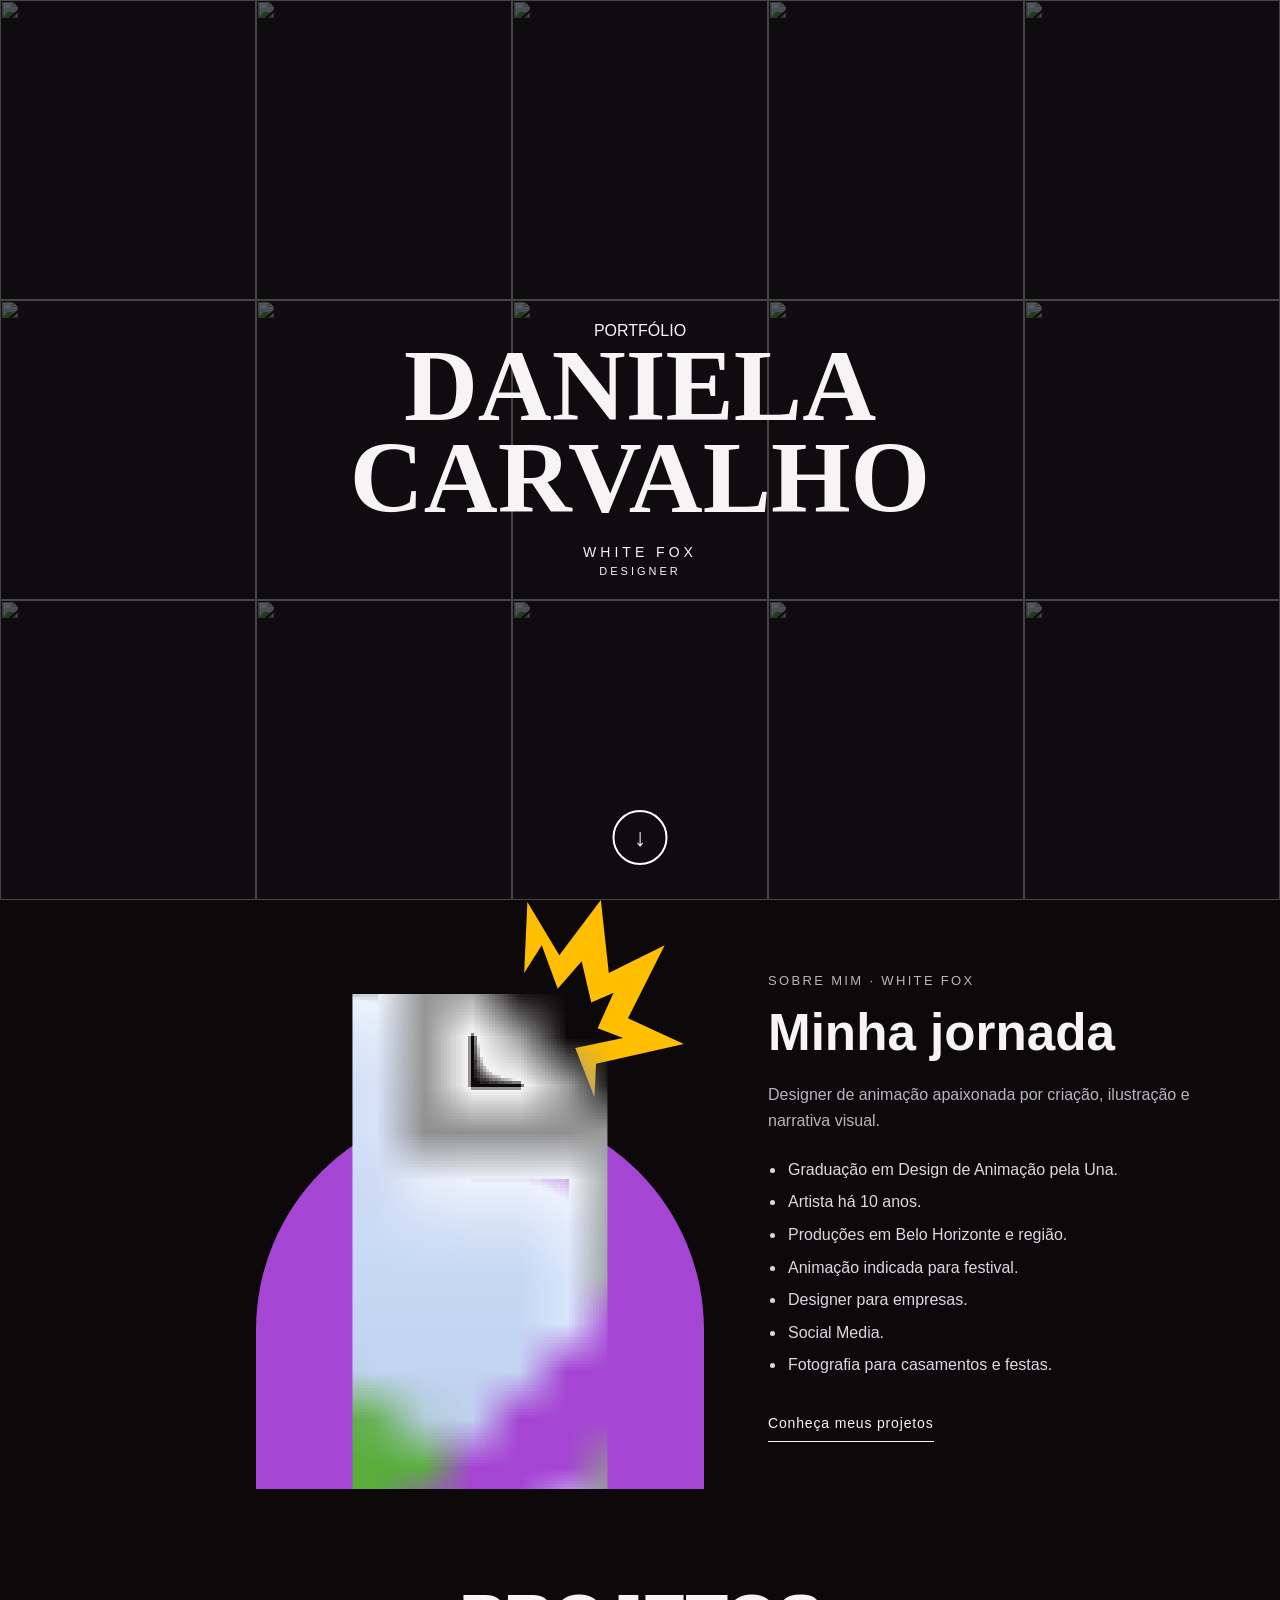
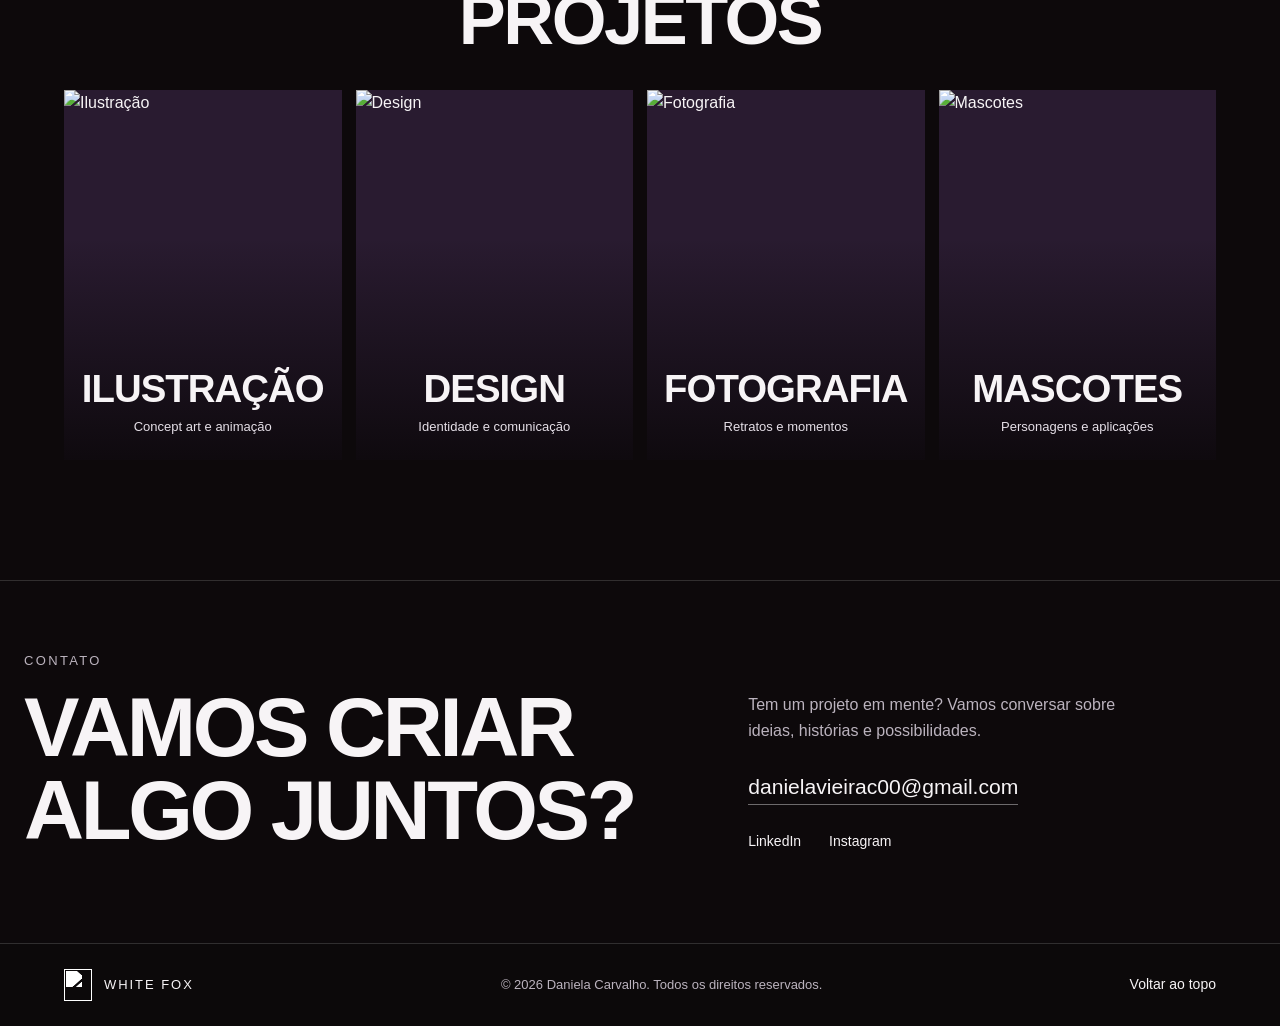
==== index.html @ 8c978ec8 "Add files via upload" ====
<!doctype html>
<html lang="pt-BR">
    <!-- CONFIGURAÇÕES DA PÁGINA -->
    <head>
        <meta charset="UTF-8" />
        <meta name="viewport" content="width=device-width, initial-scale=1" />
        <meta
            name="description"
            content="Portfólio de Daniela Carvalho — White Fox. Ilustração, design, animação, fotografia e criação de mascotes."
        />
        <meta name="theme-color" content="#0d090b" />
        <title>Portfólio | Daniela Carvalho — White Fox</title>
        <meta property="og:title" content="Portfólio | Daniela Carvalho" />
        <meta
            property="og:description"
            content="Portfólio de Daniela Carvalho — White Fox. Ilustração, design, animação, fotografia e criação de mascotes."
        />
        <meta property="og:type" content="website" />
        <meta property="og:image" content="assets/img/obra-25.webp" />
        <meta property="og:locale" content="pt_BR" />
        <link rel="icon" href="assets/icons/fox.png" type="image/png" />
        <link
            rel="preload"
            href="assets/fonts/display.woff"
            as="font"
            type="font/woff"
            crossorigin
        />
        <link rel="stylesheet" href="style.css?v=about-illustration-1" />
        <script src="script.js?v=project-menu-1" defer></script>
        <noscript
            ><style>
                .header {
                    opacity: 1;
                    visibility: visible;
                    transform: none;
                }
                @media (max-width: 520px) {
                    .menu-toggle {
                        display: none;
                    }
                    .nav {
                        display: flex;
                        position: static;
                        flex-direction: row;
                        gap: 12px;
                        background: transparent !important;
                        border: 0;
                        padding: 0;
                    }
                    .nav a {
                        font-size: 12px;
                        width: auto;
                    }
                    .social {
                        display: none;
                    }
                }
            </style></noscript
        >
    </head>
    <body class="home-page" id="top">
        <a href="#main" class="skip-link">Pular para o conteúdo</a>
        <svg class="render-filters" width="0" height="0" aria-hidden="true">
            <defs>
                <filter id="white-to-alpha" color-interpolation-filters="sRGB">
                    <feColorMatrix
                        in="SourceGraphic"
                        type="matrix"
                        values="1 0 0 0 0 0 1 0 0 0 0 0 1 0 0 -1 -1 -1 0 3"
                        result="white-key"
                    />
                    <feComponentTransfer in="white-key" result="key-mask">
                        <feFuncA type="linear" slope="8" intercept="-0.08" />
                    </feComponentTransfer>
                    <feComposite in="SourceGraphic" in2="key-mask" operator="in" />
                </filter>
            </defs>
        </svg>

        <!-- MENU PRINCIPAL -->
        <header class="header">
            <a class="logo" href="#home" aria-label="White Fox — início"
                ><img src="assets/icons/fox.png" width="42" height="45" alt="White Fox"
            /></a>
            <button class="menu-toggle" aria-controls="main-nav" aria-expanded="false">Menu</button>
            <nav class="nav" id="main-nav" aria-label="Navegação principal">
                <a href="#home">Home</a><a href="#sobre">Sobre mim</a>
                <div class="nav-projects">
                    <div class="nav-projects-main">
                        <a href="#projetos">Projetos</a
                        ><button
                            class="projects-toggle"
                            type="button"
                            aria-expanded="false"
                            aria-controls="projects-submenu"
                            aria-label="Páginas de projetos"
                        >
                            <span aria-hidden="true"></span>
                        </button>
                    </div>
                    <div class="projects-submenu" id="projects-submenu" hidden>
                        <a href="pages/projeto1.html">Ilustração</a
                        ><a href="pages/projeto2.html">Design</a
                        ><a href="pages/projeto3.html">Fotografia</a
                        ><a href="pages/projeto4.html">Mascotes</a>
                    </div>
                </div>
                <a href="#contato">Contato</a>
            </nav>
            <div class="social">
                <a
                    href="https://www.linkedin.com/in/daniela-carvalho-a021b6196/"
                    target="_blank"
                    rel="noopener noreferrer"
                    aria-label="LinkedIn de Daniela Carvalho (nova aba)"
                    ><svg viewBox="0 0 24 24" aria-hidden="true">
                        <path
                            d="M20.45 2H3.55C2.69 2 2 2.68 2 3.52v16.96C2 21.32 2.69 22 3.55 22h16.9c.86 0 1.55-.68 1.55-1.52V3.52C22 2.68 21.31 2 20.45 2ZM7.93 18.74H4.98V9.2h2.95v9.54ZM6.45 7.9a1.71 1.71 0 1 1 0-3.42 1.71 1.71 0 0 1 0 3.42ZM19 18.74h-2.95V14.1c0-1.11-.02-2.54-1.55-2.54-1.55 0-1.79 1.21-1.79 2.46v4.72H9.76V9.2h2.83v1.3h.04c.39-.74 1.36-1.53 2.8-1.53 2.99 0 3.55 1.97 3.55 4.53v5.24Z"
                        /></svg></a
                ><a
                    href="https://www.instagram.com/white_foxd/"
                    target="_blank"
                    rel="noopener noreferrer"
                    aria-label="Instagram White Fox (nova aba)"
                    ><svg viewBox="0 0 24 24" aria-hidden="true">
                        <rect
                            x="3"
                            y="3"
                            width="18"
                            height="18"
                            rx="5"
                            fill="none"
                            stroke="currentColor"
                            stroke-width="1.8"
                        />
                        <circle
                            cx="12"
                            cy="12"
                            r="4"
                            fill="none"
                            stroke="currentColor"
                            stroke-width="1.8"
                        />
                        <circle cx="17.5" cy="6.8" r="1.1" /></svg
                ></a>
            </div>
        </header>

        <!-- CONTEÚDO DA PÁGINA -->
        <main id="main">
            <!-- ABERTURA -->
            <section class="hero" id="home" aria-labelledby="hero-heading">
                <div class="hero-gallery" aria-hidden="true">
                    <div class="gallery-item">
                        <img
                            src="assets/thumbs/obra-18.webp"
                            alt=""
                            width="2480"
                            height="3508"
                            loading="eager"
                            decoding="async"
                            fetchpriority="high"
                        />
                    </div>
                    <div class="gallery-item">
                        <img
                            src="assets/thumbs/obra-25.webp"
                            alt=""
                            width="1080"
                            height="1350"
                            loading="eager"
                            decoding="async"
                            fetchpriority="high"
                        />
                    </div>
                    <div class="gallery-item">
                        <img
                            src="assets/thumbs/obra-26.webp"
                            alt=""
                            width="2480"
                            height="3508"
                            loading="eager"
                            decoding="async"
                            fetchpriority="high"
                        />
                    </div>
                    <div class="gallery-item">
                        <img
                            src="assets/thumbs/obra-23.webp"
                            alt=""
                            width="1080"
                            height="1350"
                            loading="eager"
                            decoding="async"
                        />
                    </div>
                    <div class="gallery-item">
                        <img
                            src="assets/thumbs/obra-27.webp"
                            alt=""
                            width="2048"
                            height="2048"
                            loading="eager"
                            decoding="async"
                        />
                    </div>
                    <div class="gallery-item">
                        <img
                            src="assets/thumbs/obra-52.webp"
                            alt=""
                            width="1024"
                            height="1024"
                            loading="eager"
                            decoding="async"
                        />
                    </div>
                    <div class="gallery-item">
                        <img
                            src="assets/thumbs/obra-24.webp"
                            alt=""
                            width="1440"
                            height="1440"
                            loading="eager"
                            decoding="async"
                        />
                    </div>
                    <div class="gallery-item">
                        <img
                            src="assets/thumbs/obra-54.webp"
                            alt=""
                            width="2048"
                            height="2048"
                            loading="eager"
                            decoding="async"
                        />
                    </div>
                    <div class="gallery-item">
                        <img
                            src="assets/thumbs/obra-56.webp"
                            alt=""
                            width="2048"
                            height="2048"
                            loading="eager"
                            decoding="async"
                        />
                    </div>
                    <div class="gallery-item">
                        <img
                            src="assets/thumbs/obra-53.webp"
                            alt=""
                            width="1024"
                            height="1024"
                            loading="eager"
                            decoding="async"
                        />
                    </div>
                    <div class="gallery-item">
                        <img
                            src="assets/thumbs/obra-57.webp"
                            alt=""
                            width="1024"
                            height="1024"
                            loading="eager"
                            decoding="async"
                        />
                    </div>
                    <div class="gallery-item">
                        <img
                            src="assets/thumbs/obra-19.webp"
                            alt=""
                            width="1179"
                            height="1166"
                            loading="eager"
                            decoding="async"
                        />
                    </div>
                    <div class="gallery-item">
                        <img
                            src="assets/thumbs/obra-20.webp"
                            alt=""
                            width="1378"
                            height="2039"
                            loading="eager"
                            decoding="async"
                        />
                    </div>
                    <div class="gallery-item">
                        <img
                            src="assets/thumbs/obra-22.webp"
                            alt=""
                            width="1080"
                            height="1350"
                            loading="eager"
                            decoding="async"
                        />
                    </div>
                    <div class="gallery-item">
                        <img
                            src="assets/thumbs/obra-29.webp"
                            alt=""
                            width="1080"
                            height="1350"
                            loading="eager"
                            decoding="async"
                        />
                    </div>
                </div>
                <div class="hero-overlay"></div>
                <div class="hero-content">
                    <p class="hero-label">PORTFÓLIO</p>
                    <h1 id="hero-heading">DANIELA<br />CARVALHO</h1>
                    <p class="hero-role">WHITE FOX<span>Designer</span></p>
                </div>
                <a href="#sobre" class="hero-scroll" aria-label="Conhecer a Daniela"
                    ><span aria-hidden="true">↓</span></a
                >
            </section>
            <!-- SOBRE MIM -->
            <section class="sobre" id="sobre" aria-labelledby="about-heading">
                <div class="sobre-content">
                    <div class="sobre-image sobre-photo">
                        <img
                            src="assets/img/obra-62.webp"
                            alt="Daniela Carvalho"
                            width="1179"
                            height="2096"
                            loading="lazy"
                            decoding="async"
                        />
                    </div>
                    <div class="sobre-image sobre-art" aria-hidden="true">
                        <svg
                            class="sobre-character"
                            viewBox="442 93 294 570"
                            width="294"
                            height="570"
                            preserveAspectRatio="xMidYMax meet"
                            focusable="false"
                        >
                            <image
                                href="assets/img/sobre-personagem.png"
                                x="0"
                                y="0"
                                width="771"
                                height="888"
                            />
                        </svg>
                    </div>
                    <div class="sobre-text">
                        <p class="eyebrow">Sobre mim · White Fox</p>
                        <h2 id="about-heading">Minha jornada</h2>
                        <p>
                            Designer de animação apaixonada por criação, ilustração e narrativa
                            visual.
                        </p>
                        <ul class="sobre-list">
                            <li>Graduação em Design de Animação pela Una.</li>
                            <li>Artista há 10 anos.</li>
                            <li>Produções em Belo Horizonte e região.</li>
                            <li>Animação indicada para festival.</li>
                            <li>Designer para empresas.</li>
                            <li>Social Media.</li>
                            <li>Fotografia para casamentos e festas.</li>
                        </ul>
                        <a class="text-link" href="#projetos">Conheça meus projetos</a>
                    </div>
                </div>
            </section>
            <!-- CATEGORIAS DE PROJETOS -->
            <section class="projetos" id="projetos" aria-labelledby="projects-heading">
                <div class="section-header">
                    <h2 id="projects-heading" class="display">Projetos</h2>
                </div>
                <div class="projetos-grid">
                    <a class="project-card" href="pages/projeto1.html"
                        ><div class="project-image">
                            <img
                                src="assets/thumbs/obra-19.webp"
                                alt="Ilustração"
                                width="1080"
                                height="1350"
                                loading="lazy"
                                decoding="async"
                            />
                        </div>
                        <div class="project-info">
                            <h3>Ilustração</h3>
                            <p>Concept art e animação</p>
                        </div></a
                    ><a class="project-card" href="pages/projeto2.html"
                        ><div class="project-image">
                            <img
                                src="assets/thumbs/obra-00.webp"
                                alt="Design"
                                width="1414"
                                height="2000"
                                loading="lazy"
                                decoding="async"
                            />
                        </div>
                        <div class="project-info">
                            <h3>Design</h3>
                            <p>Identidade e comunicação</p>
                        </div></a
                    ><a class="project-card" href="pages/projeto3.html"
                        ><div class="project-image">
                            <img
                                src="assets/img/fotografia_thumb.jpg"
                                alt="Fotografia"
                                width="1000"
                                height="2096"
                                loading="lazy"
                                decoding="async"
                            />
                        </div>
                        <div class="project-info">
                            <h3>Fotografia</h3>
                            <p>Retratos e momentos</p>
                        </div></a
                    ><a class="project-card" href="pages/projeto4.html"
                        ><div class="project-image">
                            <img
                                src="assets/img/projeto2.PNG"
                                alt="Mascotes"
                                width="917"
                                height="1122"
                                loading="lazy"
                                decoding="async"
                            />
                        </div>
                        <div class="project-info">
                            <h3>Mascotes</h3>
                            <p>Personagens e aplicações</p>
                        </div></a
                    >
                </div>
            </section>
            <!-- CONTATO -->
            <section class="contato" id="contato" aria-labelledby="contact-heading">
                <div class="contato-content">
                    <div>
                        <p class="eyebrow">Contato</p>
                        <h2 id="contact-heading">
                            Vamos criar<br />
                            algo juntos?
                        </h2>
                    </div>
                    <div class="contact-details">
                        <p>
                            Tem um projeto em mente? Vamos conversar sobre ideias, histórias e
                            possibilidades.
                        </p>
                        <a class="contact-email" href="mailto:danielavieirac00@gmail.com"
                            >danielavieirac00@gmail.com</a
                        >
                        <div class="contato-social">
                            <a
                                href="https://www.linkedin.com/in/daniela-carvalho-a021b6196/"
                                target="_blank"
                                rel="noopener noreferrer"
                                >LinkedIn</a
                            ><a
                                href="https://www.instagram.com/white_foxd/"
                                target="_blank"
                                rel="noopener noreferrer"
                                >Instagram</a
                            >
                        </div>
                    </div>
                </div>
            </section>
        </main>
        <!-- RODAPÉ -->
        <footer class="footer">
            <div class="footer-content">
                <a class="footer-brand" href="index.html#home"
                    ><img src="assets/icons/fox.png" alt="" width="28" height="32" /><span
                        >WHITE FOX</span
                    ></a
                >
                <p class="footer-copy">© 2026 Daniela Carvalho. Todos os direitos reservados.</p>
                <a class="back-top" href="#top">Voltar ao topo</a>
            </div>
        </footer>
    </body>
</html>
---- style.css ----
/* WHITE FOX — Daniela Carvalho. Estilos compartilhados por todas as páginas. */
@font-face {
    font-family: Fox Display;
    src: url("assets/fonts/display.woff") format("woff");
    font-style: normal;
    font-weight: 700;
    font-display: swap;
}

/* CORES E CONFIGURAÇÕES GERAIS */
:root {
    --bg: #0d090b;
    --ink: #f7f4f6;
    --muted: #bbb3be;
    --line: #ffffff26;
    --purple: #a545d4;
    --header: 80px;
    --display: "Fox Display", Impact, "Arial Narrow", sans-serif;
}
* {
    box-sizing: border-box;
    margin: 0;
    padding: 0;
}
html {
    scroll-behavior: smooth;
}
section[id] {
    scroll-margin-top: calc(var(--header) + 20px);
}
.render-filters {
    position: absolute;
    pointer-events: none;
    overflow: hidden;
}
body {
    background: var(--bg);
    color: var(--ink);
    font:
        16px/1.65 Arial,
        Helvetica,
        sans-serif;
    -webkit-font-smoothing: antialiased;
}
body.home-page {
    background-image: url("assets/img/obra-60.webp");
    background-size: 100% auto;
    background-repeat: repeat-y;
}
img,
video {
    display: block;
    max-width: 100%;
}
img {
    height: auto;
}
a {
    color: inherit;
    text-decoration: none;
}
button {
    border: 0;
    background: none;
    font: inherit;
    color: inherit;
    cursor: pointer;
}
button,
a {
    -webkit-tap-highlight-color: transparent;
}
button:disabled {
    cursor: default;
    opacity: 0.35;
}
::selection {
    background: #a545d4;
    color: #fff;
}
:focus-visible {
    outline: 2px solid #d7a5f4;
    outline-offset: 6px;
}
[hidden] {
    display: none !important;
}
.skip-link {
    position: fixed;
    top: 12px;
    left: 12px;
    padding: 12px 20px;
    z-index: 1000;
    background: #fff;
    color: #111;
    transform: translateY(-150%);
}
.skip-link:focus {
    transform: none;
}
.eyebrow {
    text-transform: uppercase;
    font-size: 13px;
    letter-spacing: 0.18em;
    line-height: 1.5;
    color: var(--muted);
}
.display {
    font-family: var(--display);
    font-weight: 700;
    text-transform: uppercase;
    line-height: 0.98;
    letter-spacing: -0.035em;
}
.text-link {
    display: inline-block;
    padding: 6px 0;
    border-bottom: 1px solid currentColor;
    font-size: 14px;
    letter-spacing: 0.06em;
    transition: color 0.2s;
}
.text-link:hover {
    color: #d7a5f4;
}

/* MENU PRINCIPAL E SUBMENU */
.header {
    height: var(--header);
    display: flex;
    align-items: center;
    justify-content: space-between;
    padding: 0 clamp(24px, 4.2vw, 72px);
    gap: 24px;
    z-index: 100;
    position: fixed;
    inset: 0 0 auto;
    background: #0d090bf2;
    border-bottom: 1px solid #ffffff14;
    backdrop-filter: blur(16px);
    opacity: 0;
    visibility: hidden;
    transform: translateY(-12px);
    transition:
        opacity 0.3s,
        transform 0.3s,
        visibility 0.3s;
}
.header.visible {
    opacity: 1;
    visibility: visible;
    transform: none;
}
.logo {
    display: flex;
    align-items: center;
    flex-shrink: 0;
}
.logo img {
    width: 42px;
    height: 45px;
    object-fit: contain;
}
.header .logo img,
.footer-brand img {
    filter: brightness(0) invert(1);
}
.nav {
    display: flex;
    gap: clamp(20px, 3vw, 48px);
    align-items: center;
    height: 100%;
}
.nav a {
    font-size: 14px;
    text-transform: uppercase;
    letter-spacing: 0.075em;
    position: relative;
    padding: 10px 0;
}
.nav a::after {
    content: "";
    position: absolute;
    bottom: 6px;
    left: 0;
    width: 100%;
    height: 1px;
    background: currentColor;
    transform: scaleX(0);
    transform-origin: left;
    transition: transform 0.2s;
}
.nav a:hover::after,
.nav a[aria-current]::after {
    transform: scaleX(1);
}
.nav-projects {
    height: 100%;
    position: relative;
    display: flex;
    align-items: center;
}
.nav-projects-main {
    display: flex;
    align-items: center;
    gap: 2px;
}
.projects-toggle {
    display: grid;
    place-items: center;
    width: 32px;
    height: 44px;
    flex-shrink: 0;
}
.projects-toggle span {
    width: 7px;
    height: 7px;
    border-right: 1px solid currentColor;
    border-bottom: 1px solid currentColor;
    transform: translateY(-2px) rotate(45deg);
    transition: transform 0.2s;
}
.projects-toggle[aria-expanded="true"] span {
    transform: translateY(2px) rotate(225deg);
}
.projects-submenu {
    position: absolute;
    top: 100%;
    left: 50%;
    transform: translateX(-50%);
    width: 236px;
    padding: 8px 0;
    background: #151016;
    border: 1px solid var(--line);
    box-shadow: 0 18px 38px #0006;
}
.projects-submenu a {
    display: flex;
    align-items: center;
    min-height: 44px;
    padding: 10px 20px;
    border-left: 2px solid transparent;
    font-size: 14px;
    text-transform: none;
    letter-spacing: 0.03em;
    white-space: nowrap;
}
.projects-submenu a::after {
    content: none;
}
.projects-submenu a:hover,
.projects-submenu a:focus-visible {
    background: #ffffff09;
    color: #d7a5f4;
}
.projects-submenu a[aria-current="page"] {
    border-left-color: #c78aeb;
    background: #a545d414;
}
.social {
    display: flex;
    gap: 8px;
}
.social a {
    display: grid;
    place-items: center;
    width: 36px;
    height: 40px;
    transition: opacity 0.2s;
}
.social a:hover {
    opacity: 0.6;
}
.social svg {
    width: 20px;
    height: 20px;
    fill: currentColor;
}
.menu-toggle {
    display: none;
    min-width: 44px;
    height: 44px;
    font-size: 14px;
    letter-spacing: 0.05em;
}

/* ABERTURA */
.hero {
    height: 100vh;
    height: 100svh;
    min-height: 650px;
    position: relative;
    overflow: hidden;
    background: #171218;
}
.hero-gallery {
    position: absolute;
    inset: 0;
    display: grid;
    grid-template-columns: repeat(5, 1fr);
    grid-template-rows: repeat(3, 1fr);
}
.gallery-item {
    overflow: hidden;
    min-height: 0;
}
.gallery-item img {
    width: 100%;
    height: 100%;
    object-fit: cover;
    filter: brightness(0.55);
    transition: transform 1s;
}
.hero-overlay {
    position: absolute;
    inset: 0;
    background: rgba(0, 0, 0, 0.35);
    pointer-events: none;
}
.hero-content {
    position: absolute;
    inset: 50% auto auto 50%;
    transform: translate(-50%, -50%);
    width: 90%;
    max-width: 1100px;
    text-align: center;
    line-height: normal;
}
.hero-label {
    font-size: 16px;
}
.hero-content h1 {
    font-family: Georgia, "Times New Roman", serif;
    font-size: clamp(60px, 8vw, 130px);
    line-height: 0.9;
    font-weight: 700;
    margin-bottom: 20px;
}
.hero-role {
    display: flex;
    flex-direction: column;
    gap: 5px;
    font-size: 14px;
    letter-spacing: 4px;
    text-transform: uppercase;
}
.hero-role span {
    font-size: 11px;
    letter-spacing: 3px;
}
.hero-scroll {
    position: absolute;
    bottom: 35px;
    left: 50%;
    transform: translateX(-50%);
    height: 55px;
    width: 55px;
    border: 2px solid white;
    border-radius: 50%;
    display: grid;
    place-items: center;
    transition:
        background 0.2s,
        color 0.2s,
        transform 0.2s;
}
.hero-scroll:hover {
    background: white;
    color: black;
    transform: translateX(-50%) translateY(-5px);
}
.hero-scroll span {
    font-size: 25px;
    line-height: 1;
    animation: scroll-hint 1.8s infinite;
}
@keyframes scroll-hint {
    0%,
    100% {
        transform: translateY(-3px);
    }
    50% {
        transform: translateY(3px);
    }
}

/* SOBRE MIM — FOTO, PERSONAGEM E TEXTO */
.sobre[id] {
    position: relative;
    overflow: hidden;
    scroll-margin-top: var(--header);
}
.sobre-content {
    display: grid;
    grid-template-columns: repeat(20, minmax(0, 1fr));
    grid-template-rows: clamp(550px, 46vw, 720px);
    max-width: 1440px;
    margin: auto;
    align-items: stretch;
}
.sobre-image {
    position: relative;
    min-width: 0;
    grid-row: 1;
}
.sobre-photo {
    grid-column: 1/8;
    z-index: 1;
    margin-top: 34px;
}
.sobre-photo img {
    height: 100%;
    width: 100%;
    object-fit: cover;
    object-position: 48% 35%;
    border-radius: 400px 400px 0 0;
}
.sobre-art {
    grid-column: 5/12;
    z-index: 2;
}
.sobre-art::before {
    content: "";
    position: absolute;
    inset: 35% 0 0;
    background: var(--purple);
    border-radius: 400px 400px 0 0;
}
.sobre-art::after {
    content: "";
    position: absolute;
    top: 0;
    right: 4.5%;
    width: auto;
    height: 33.5%;
    aspect-ratio: 17/21;
    background: #ffbf00;
    clip-path: polygon(
        2% 1%,
        0% 37%,
        11% 23%,
        21% 45%,
        36% 31%,
        42% 52%,
        56% 47%,
        46% 65%,
        62% 70%,
        32% 75%,
        44% 100%,
        45% 83%,
        100% 73%,
        65% 60%,
        88% 23%,
        53% 37%,
        48% 0%,
        22% 28%
    );
    z-index: 0;
}
.sobre-character {
    position: absolute;
    bottom: 0;
    left: 50%;
    height: 84%;
    width: auto;
    aspect-ratio: 294/570;
    max-width: 100%;
    transform: translateX(-50%);
    z-index: 1;
    overflow: hidden;
    filter: url("#white-to-alpha");
}
.sobre-text {
    grid-column: 13/20;
    grid-row: 1;
    align-self: center;
    padding: 64px 0 40px;
    max-width: 480px;
}
.sobre-text h2 {
    font-family: var(--display);
    font-size: clamp(36px, 4vw, 58px);
    line-height: 1.05;
    margin: 12px 0 22px;
}
.sobre-text > p {
    color: var(--muted);
    margin-bottom: 16px;
}
.sobre-list {
    padding-left: 18px;
    font-size: 16px;
    line-height: 1.6;
    margin: 22px 0 28px;
    color: #ded7e1;
}
.sobre-list li {
    padding-left: 2px;
    margin-bottom: 7px;
}

/* CATEGORIAS DA PÁGINA INICIAL */
.projetos {
    --projects-top-padding: 96px;
    padding: var(--projects-top-padding) clamp(24px, 5vw, 80px) 120px;
    max-width: 1440px;
    margin: auto;
}
/* Alinha o título abaixo do cabeçalho sem exibir o fim do Sobre. */
.projetos[id] {
    scroll-margin-top: calc(var(--header) + 16px - var(--projects-top-padding));
}
.section-header {
    margin-bottom: 36px;
}
.section-header h2 {
    font-size: clamp(42px, 5.5vw, 76px);
}
.projetos > .section-header {
    text-align: center;
}
.projetos-grid {
    display: grid;
    grid-template-columns: repeat(4, minmax(0, 1fr));
    gap: 14px;
}
.project-card {
    position: relative;
    display: block;
    overflow: hidden;
    background: #291b30;
}
.project-image {
    aspect-ratio: 3/4;
    overflow: hidden;
}
.project-image img {
    width: 100%;
    height: 100%;
    object-fit: cover;
    transition: transform 0.6s;
}
.project-card::after {
    content: "";
    position: absolute;
    inset: 40% 0 0;
    background: linear-gradient(transparent, #0c080be8);
    pointer-events: none;
}
.project-card:hover img,
.project-card:focus-visible img {
    transform: scale(1.045);
}
.project-info {
    position: absolute;
    inset: auto 16px 22px;
    z-index: 1;
    text-align: center;
}
.project-info h3 {
    font: 700 clamp(26px, 3vw, 40px)/1 var(--display);
    text-transform: uppercase;
    letter-spacing: -0.025em;
}
.project-info p {
    font-size: 13px;
    margin-top: 8px;
    color: #e5dfe7;
}

/* CONTATO */
.contato {
    border-top: 1px solid var(--line);
    max-width: 1280px;
    margin: 0 auto;
    padding: 70px 24px 90px;
}
.contato-content {
    display: grid;
    grid-template-columns: 1.3fr 1fr;
    gap: 64px;
    align-items: end;
}
.contato h2 {
    font: 700 clamp(48px, 6.5vw, 86px)/1 var(--display);
    letter-spacing: -0.04em;
    text-transform: uppercase;
    margin-top: 16px;
}
.contact-details > p {
    color: var(--muted);
    max-width: 400px;
    margin-bottom: 25px;
}
.contact-email {
    font-size: clamp(16px, 1.65vw, 22px);
    overflow-wrap: anywhere;
    padding-bottom: 6px;
    border-bottom: 1px solid #ffffff65;
}
.contato-social {
    display: flex;
    gap: 28px;
    margin-top: 25px;
    font-size: 14px;
}
.contato-social a:hover {
    color: #d7a5f4;
}

/* RODAPÉ */
.footer {
    border-top: 1px solid var(--line);
    padding: 25px clamp(24px, 5vw, 80px);
    background: #0d090be6;
}
.footer-content {
    max-width: 1280px;
    margin: auto;
    display: flex;
    gap: 24px;
    justify-content: space-between;
    align-items: center;
}
.footer-brand {
    display: flex;
    gap: 12px;
    align-items: center;
    font-size: 13px;
    letter-spacing: 0.15em;
}
.footer-brand img {
    width: 28px;
    height: 32px;
    object-fit: contain;
}
.footer-copy {
    font-size: 13px;
    color: var(--muted);
}
.back-top {
    font-size: 14px;
}
/* Páginas de projetos */
.inner-page main {
    padding-top: var(--header);
}
.page-shell {
    max-width: 1328px;
    padding: 0 40px;
    margin: auto;
}
.page-top {
    padding-top: 34px;
    display: flex;
    justify-content: space-between;
    gap: 30px;
    align-items: center;
}
.back-link {
    font-size: 14px;
    color: var(--muted);
}
.back-link:hover {
    color: var(--ink);
}
.category-nav {
    display: flex;
    gap: 26px;
    align-items: center;
    flex-wrap: wrap;
}
.category-nav a {
    font-family: var(--display);
    font-size: 17px;
    text-transform: uppercase;
    border-bottom: 1px solid transparent;
}
.category-nav a:hover {
    border-color: currentColor;
}
.feature {
    display: grid;
    grid-template-columns: 1fr 1fr;
    align-items: center;
    gap: 80px;
    padding: 48px 0 90px;
}
.feature-copy {
    max-width: 520px;
}
.feature > * {
    min-width: 0;
}
.feature h1 {
    font-size: clamp(64px, 7.2vw, 108px);
    margin: 18px 0 30px;
}
.feature h2 {
    font:
        400 24px/1.2 Georgia,
        serif;
    margin: 24px 0 10px;
}
.feature-copy > p:not(.eyebrow) {
    color: var(--muted);
    max-width: 360px;
    margin-bottom: 22px;
}
.feature-copy .text-link {
    margin-right: 24px;
}
.feature-art {
    display: block;
    position: relative;
    overflow: hidden;
    background: #231727;
}
.feature-art > img {
    width: 100%;
    aspect-ratio: 4/5;
    object-fit: cover;
}
.image-link {
    position: relative;
    display: block;
    cursor: zoom-in;
}
.image-link::after {
    content: "Ampliar";
    position: absolute;
    bottom: 14px;
    right: 14px;
    background: #0d090be6;
    color: var(--ink);
    font-size: 13px;
    padding: 5px 12px;
    opacity: 0;
    transform: translateY(4px);
    transition:
        opacity 0.2s,
        transform 0.2s;
    pointer-events: none;
}
.image-link:hover::after,
.image-link:focus-visible::after {
    opacity: 1;
    transform: none;
}
.feature-caption {
    display: flex;
    justify-content: space-between;
    color: var(--muted);
    font-size: 13px;
    margin-top: 12px;
    gap: 20px;
}
.work-section {
    padding: 46px 0 80px;
    border-top: 1px solid var(--line);
    scroll-margin-top: var(--header);
}
.work-section .section-header {
    display: flex;
    justify-content: space-between;
    align-items: flex-start;
    gap: 30px;
}
.work-section .section-header h2 {
    font-size: clamp(38px, 4vw, 56px);
}
.work-section .section-header > p {
    color: var(--muted);
    font-size: 14px;
    max-width: 340px;
}
.art-grid {
    display: grid;
    grid-template-columns: repeat(4, minmax(0, 1fr));
    gap: 20px;
}
.art-card {
    min-width: 0;
}
.art-card .image-link {
    background: #231727;
    overflow: hidden;
}
.art-card img {
    width: 100%;
    aspect-ratio: 4/5;
    object-fit: cover;
    transition: transform 0.5s;
}
.art-card .image-link:hover img {
    transform: scale(1.025);
}
.art-card figcaption {
    font-size: 14px;
    margin-top: 12px;
    line-height: 1.5;
    color: #e6dfe8;
}
.art-card figcaption span {
    display: block;
    color: var(--muted);
    font-size: 13px;
    margin-top: 2px;
}
.art-grid.three {
    grid-template-columns: repeat(3, minmax(0, 1fr));
}
.art-grid.sheets {
    grid-template-columns: repeat(2, minmax(0, 1fr));
    gap: 36px 22px;
}
.art-grid.sheets img {
    aspect-ratio: 16/9;
    object-fit: contain;
    background: #fff;
}
.video-grid {
    display: grid;
    grid-template-columns: repeat(2, minmax(0, 1fr));
    gap: 32px;
}
.video-card {
    display: block;
    position: relative;
}
.video-thumb {
    position: relative;
    background: #211925;
    overflow: hidden;
    aspect-ratio: 16/10;
}
.video-thumb img {
    width: 100%;
    height: 100%;
    object-fit: cover;
    transition: transform 0.5s;
}
.video-card:hover .video-thumb img {
    transform: scale(1.025);
}
.play-icon {
    position: absolute;
    left: 50%;
    top: 50%;
    transform: translate(-50%, -50%);
    width: 64px;
    height: 64px;
    border: 1px solid #ffffffb8;
    background: #0d090b80;
    backdrop-filter: blur(4px);
    border-radius: 50%;
    display: grid;
    place-items: center;
}
.play-icon::before {
    content: "";
    border-top: 9px solid transparent;
    border-bottom: 9px solid transparent;
    border-left: 14px solid white;
    margin-left: 4px;
}
.video-card h3 {
    font: 700 28px/1.2 var(--display);
    text-transform: uppercase;
    margin: 16px 0 3px;
}
.video-card p {
    font-size: 14px;
    color: var(--muted);
}
.project-heading {
    padding: 70px 0 54px;
}
.project-heading h1 {
    font-size: clamp(64px, 8vw, 108px);
    margin: 18px 0;
}
.project-heading > p:last-child {
    max-width: 600px;
    color: var(--muted);
}
.case-heading {
    display: grid;
    grid-template-columns: 1fr 1fr;
    gap: 48px;
    align-items: start;
    margin-bottom: 32px;
}
.case-heading h2 {
    font-size: clamp(40px, 4vw, 58px);
    margin-bottom: 10px;
}
.case-heading > div > p {
    color: var(--muted);
    max-width: 470px;
}
.case-heading > p {
    color: var(--muted);
    max-width: 420px;
}
.design-grid {
    display: grid;
    grid-template-columns: repeat(3, minmax(0, 1fr));
    gap: 18px;
}
.design-grid .image-link {
    background: #201720;
}
.design-grid img {
    width: 100%;
    aspect-ratio: 4/5;
    object-fit: contain;
}
.design-grid .wide {
    grid-column: span 2;
}
.design-grid .wide img {
    aspect-ratio: 8/5;
    object-fit: cover;
}
.case-footer {
    display: flex;
    gap: 24px;
    flex-wrap: wrap;
    margin-top: 24px;
}
.photography-feature {
    display: grid;
    grid-template-columns: 1.15fr 0.85fr;
    align-items: center;
    gap: 80px;
    padding: 70px 0 90px;
}
.photography-feature h1 {
    font-size: clamp(68px, 7.5vw, 110px);
    margin: 18px 0 28px;
}
.photography-feature .intro {
    font:
        400 clamp(24px, 3vw, 40px)/1.3 Georgia,
        serif;
    max-width: 500px;
    margin-bottom: 30px;
}
.photography-feature .description {
    color: var(--muted);
    max-width: 400px;
    margin-bottom: 32px;
}
.portrait-frame {
    overflow: hidden;
    border-radius: 400px 400px 0 0;
}
.portrait-frame img {
    width: 100%;
    aspect-ratio: 3/4;
    object-fit: cover;
    object-position: top;
}
.next-project {
    display: flex;
    align-items: center;
    justify-content: space-between;
    gap: 24px;
    border-top: 1px solid var(--line);
    padding: 40px 0 80px;
}
.next-project a {
    font: 700 clamp(32px, 4vw, 52px)/1.1 var(--display);
    text-transform: uppercase;
    border-bottom: 1px solid #ffffff5e;
}
/* Visualizador acessível: imagens e vídeos, teclado e navegação por coleção. */
.viewer {
    position: fixed;
    inset: 0;
    width: min(1260px, 96vw);
    max-width: 96vw;
    max-height: 96svh;
    margin: auto;
    background: #120e13;
    color: var(--ink);
    border: 1px solid #ffffff26;
    padding: 0;
    overflow: auto;
    overscroll-behavior: contain;
}
.viewer::backdrop {
    background: #080609ed;
    backdrop-filter: blur(8px);
}
.viewer-bar {
    display: flex;
    align-items: center;
    justify-content: space-between;
    gap: 20px;
    padding: 16px 24px;
    border-bottom: 1px solid var(--line);
}
.viewer-title {
    font-size: 16px;
    font-weight: 400;
}
.viewer-close {
    width: 44px;
    height: 44px;
    font-size: 28px;
    line-height: 1;
    flex-shrink: 0;
}
.viewer-stage {
    display: grid;
    place-items: center;
    min-height: 180px;
    padding: 16px;
}
.viewer-stage img,
.viewer-stage video {
    object-fit: contain;
    max-height: 70svh;
    max-width: 100%;
    width: auto;
    height: auto;
}
.viewer-bottom {
    display: grid;
    grid-template-columns: 1fr auto 1fr;
    align-items: center;
    gap: 16px;
    padding: 14px 24px;
    border-top: 1px solid var(--line);
    font-size: 14px;
}
.viewer-prev {
    justify-self: start;
    min-height: 44px;
}
.viewer-next {
    justify-self: end;
    min-height: 44px;
}
.viewer-count {
    color: var(--muted);
    font-variant-numeric: tabular-nums;
}
body.viewer-open {
    overflow: hidden;
}

/* AJUSTES PARA TABLETS E CELULARES */
@media (max-width: 1050px) {
    .sobre-content {
        grid-template-rows: 560px;
    }
    .sobre-text {
        grid-column: 12/20;
        padding-top: 35px;
    }
    .sobre-text h2 {
        font-size: 42px;
    }
    .sobre-list {
        font-size: 15px;
    }
    .sobre-text > p {
        font-size: 15px;
    }
    .feature {
        gap: 40px;
    }
    .photography-feature {
        gap: 40px;
    }
    .art-grid {
        gap: 14px;
    }
}
@media (max-width: 760px) {
    :root {
        --header: 72px;
    }
    .header {
        padding: 0 20px;
        gap: 16px;
    }
    .logo img {
        width: 33px;
        height: 38px;
    }
    .nav {
        gap: 20px;
    }
    .nav a {
        font-size: 13px;
        letter-spacing: 0.02em;
    }
    .social {
        gap: 0;
    }
    .social a {
        width: 30px;
    }
    .hero {
        min-height: 600px;
    }
    .hero-gallery {
        grid-template-columns: repeat(3, 1fr);
        grid-template-rows: repeat(4, 1fr);
    }
    .gallery-item:nth-child(n + 13) {
        display: none;
    }
    .hero-content h1 {
        font-size: clamp(55px, 8vw, 72px);
    }
    .sobre-content {
        grid-template-columns: repeat(12, minmax(0, 1fr));
        grid-template-rows: clamp(350px, 73vw, 560px) auto;
    }
    .sobre-photo {
        grid-column: 1/8;
        margin-top: 25px;
    }
    .sobre-art {
        grid-column: 5/12;
    }
    .sobre-text {
        grid-column: 1/-1;
        grid-row: 2;
        max-width: none;
        padding: 42px 28px 10px;
    }
    .sobre-text > p,
    .sobre-list {
        font-size: 16px;
    }
    .sobre-list {
        columns: 2;
        column-gap: 35px;
        margin-bottom: 28px;
    }
    .sobre-list li {
        break-inside: avoid;
    }
    .projetos {
        --projects-top-padding: 65px;
        padding: var(--projects-top-padding) 24px 80px;
    }
    .projetos-grid {
        grid-template-columns: repeat(2, minmax(0, 1fr));
        gap: 16px;
    }
    .project-info h3 {
        font-size: 32px;
    }
    .contato {
        padding: 50px 24px 60px;
        margin: 0 24px;
    }
    .contato-content {
        grid-template-columns: 1fr;
        gap: 32px;
    }
    .contato h2 br {
        display: none;
    }
    .contact-details > p {
        max-width: 540px;
    }
    .footer-content {
        flex-wrap: wrap;
    }
    .footer-copy {
        width: 100%;
        order: 3;
    }
    .page-shell {
        padding: 0 24px;
    }
    .page-top {
        align-items: start;
        flex-direction: column;
        gap: 20px;
        padding-top: 24px;
    }
    .category-nav {
        gap: 24px;
    }
    .category-nav a {
        font-size: 16px;
    }
    .feature {
        gap: 36px;
        padding: 40px 0 60px;
    }
    .feature h1 {
        font-size: 64px;
    }
    .feature h2 {
        font-size: 22px;
    }
    .feature-copy > p:not(.eyebrow) {
        font-size: 16px;
    }
    .art-grid {
        grid-template-columns: repeat(2, minmax(0, 1fr));
        gap: 26px 16px;
    }
    .art-grid.three {
        grid-template-columns: repeat(2, minmax(0, 1fr));
    }
    .work-section .section-header {
        flex-direction: column;
        gap: 12px;
    }
    .work-section .section-header > p {
        max-width: 100%;
    }
    .work-section {
        padding: 34px 0 54px;
    }
    .video-grid {
        gap: 24px;
    }
    .case-heading {
        grid-template-columns: 1fr;
        gap: 16px;
    }
    .design-grid {
        grid-template-columns: repeat(2, minmax(0, 1fr));
    }
    .project-heading {
        padding: 44px 0;
    }
    .photography-feature {
        gap: 30px;
        grid-template-columns: 1fr 1fr;
        padding: 50px 0 60px;
    }
    .photography-feature h1 {
        font-size: 62px;
    }
}
@media (max-width: 520px) {
    .menu-toggle {
        display: block;
        margin-left: auto;
    }
    .header {
        gap: 8px;
    }
    .nav {
        position: absolute;
        top: var(--header);
        inset-inline: 0;
        background: #0d090b;
        border-bottom: 1px solid var(--line);
        padding: 24px;
        display: none;
        flex-direction: column;
        align-items: start;
        gap: 12px;
        color: var(--ink);
        height: auto;
        max-height: calc(100svh - var(--header));
        overflow-y: auto;
        overscroll-behavior: contain;
    }
    .nav.open {
        display: flex;
    }
    .nav a {
        font-size: 16px;
        width: 100%;
    }
    .nav-projects {
        height: auto;
        width: 100%;
        display: block;
    }
    .nav-projects-main {
        justify-content: space-between;
        width: 100%;
    }
    .nav-projects-main > a {
        flex: 1;
    }
    .projects-toggle {
        width: 44px;
    }
    .projects-submenu {
        position: static;
        transform: none;
        width: 100%;
        padding: 6px 0 6px 12px;
        border: 0;
        border-left: 1px solid var(--line);
        box-shadow: none;
        background: transparent;
    }
    .projects-submenu a {
        font-size: 15px;
        padding: 9px 16px;
    }
    .hero-content h1 {
        font-size: 55px;
    }
    .sobre-list {
        columns: 1;
    }
    .sobre-text {
        padding-inline: 24px;
    }
    .projetos-grid {
        gap: 12px;
    }
    .project-info {
        inset: auto 7px 18px;
    }
    .project-info h3 {
        font-size: clamp(20px, 6.1vw, 26px);
    }
    .project-info p {
        display: none;
    }
    .section-header {
        margin-bottom: 26px;
    }
    .contato {
        margin: 0;
        padding-inline: 24px;
    }
    .footer {
        padding-inline: 24px;
    }
    .feature {
        grid-template-columns: minmax(0, 1fr);
        gap: 30px;
    }
    .feature h1 {
        font-size: clamp(44px, 14.5vw, 60px);
        margin-bottom: 20px;
    }
    .feature-copy {
        max-width: none;
    }
    .feature-copy > p:not(.eyebrow) {
        max-width: 100%;
    }
    .feature-art > img {
        max-height: 560px;
        object-fit: contain;
    }
    .feature-caption {
        font-size: 12px;
    }
    .art-grid.sheets {
        grid-template-columns: 1fr;
        gap: 30px;
    }
    .video-grid {
        grid-template-columns: 1fr;
        gap: 32px;
    }
    .design-grid {
        gap: 12px;
    }
    .category-nav {
        gap: 20px;
    }
    .category-nav a {
        font-size: 15px;
    }
    .photography-feature {
        grid-template-columns: 1fr;
    }
    .photography-feature h1 {
        font-size: clamp(44px, 14.5vw, 60px);
    }
    .portrait-frame {
        max-width: 400px;
    }
    .next-project {
        align-items: start;
        flex-direction: column;
        padding-bottom: 54px;
    }
    .viewer-bar {
        padding: 10px 16px;
    }
    .viewer-bottom {
        padding: 8px 16px;
        font-size: 13px;
    }
    .viewer-stage {
        padding: 8px;
    }
}
@media (prefers-reduced-motion: reduce) {
    html {
        scroll-behavior: auto;
    }
    *,
    *::before,
    *::after {
        animation: none !important;
        transition: none !important;
    }
}

/* Carrosséis das apresentações: altura comum, largura proporcional à obra. */
.carousel {
    --carousel-height: clamp(280px, 34vw, 440px);
    --carousel-gutter: 24px;
    --fade-left: 0px;
    --fade-right: 0px;
    position: relative;
    width: var(--portfolio-viewport-width, 100%);
    margin-inline: calc((100% - var(--portfolio-viewport-width, 100%)) / 2);
}
.carousel--video {
    --carousel-height: clamp(240px, 28vw, 340px);
}
.carousel.has-before {
    --fade-left: clamp(32px, 7vw, 96px);
}
.carousel.has-after {
    --fade-right: clamp(32px, 7vw, 96px);
}
.carousel-viewport {
    -webkit-mask-image: linear-gradient(
        90deg,
        transparent 0,
        #000 var(--fade-left),
        #000 calc(100% - var(--fade-right)),
        transparent 100%
    );
    mask-image: linear-gradient(
        90deg,
        transparent 0,
        #000 var(--fade-left),
        #000 calc(100% - var(--fade-right)),
        transparent 100%
    );
}
.carousel .carousel-track {
    position: relative;
    display: flex;
    align-items: flex-start;
    justify-content: flex-start;
    gap: 24px;
    overflow-x: auto;
    overflow-y: hidden;
    padding: 8px var(--carousel-gutter) 14px;
    scroll-padding-inline: var(--carousel-gutter);
    scroll-snap-type: x proximity;
    scroll-behavior: smooth;
    overscroll-behavior-x: contain;
    touch-action: pan-x pan-y;
    -webkit-overflow-scrolling: touch;
    scrollbar-width: none;
    max-width: none;
}
.carousel-track::-webkit-scrollbar {
    display: none;
}
.carousel:where(.has-before, .has-after) .carousel-track {
    cursor: grab;
}
.carousel .carousel-track.is-dragging {
    cursor: grabbing;
    scroll-snap-type: none;
    scroll-behavior: auto;
    user-select: none;
}
.carousel-slide {
    flex: 0 0 auto;
    width: calc(var(--carousel-height) * var(--image-ratio, 1));
    max-width: min(860px, calc(var(--portfolio-viewport-width) - 2 * var(--carousel-gutter)));
    min-width: 0;
    scroll-snap-align: start;
}
.carousel-slide > figure,
.carousel-slide > a {
    display: block;
    width: 100%;
    min-width: 0;
    margin: 0;
}
.carousel .carousel-slide img {
    width: 100%;
    height: auto;
    max-width: 100%;
    max-height: none;
    aspect-ratio: auto;
    object-fit: contain;
    object-position: center;
    background: transparent;
}
.carousel .carousel-slide .image-link {
    background: transparent;
}
.carousel .art-card .image-link:hover img {
    transform: none;
}
.carousel .video-thumb {
    aspect-ratio: var(--image-ratio, 1.777778);
    background: transparent;
}
.carousel .video-thumb img {
    width: 100%;
    height: 100%;
    object-fit: cover;
}
.carousel-controls {
    display: flex;
    align-items: center;
    justify-content: space-between;
    gap: 20px;
    padding: 8px var(--carousel-gutter) 0;
}
.carousel-hint {
    color: var(--muted);
    font-size: 14px;
}
.carousel-navigation {
    display: flex;
    align-items: center;
    gap: 14px;
    flex-shrink: 0;
}
.carousel-navigation button {
    min-height: 44px;
    min-width: 72px;
    padding: 8px 6px;
    font-size: 14px;
    border-bottom: 1px solid #ffffff65;
    transition:
        color 0.2s,
        border-color 0.2s;
}
.carousel-navigation button:hover:enabled {
    color: #d7a5f4;
    border-color: #d7a5f4;
}
.carousel-navigation button:disabled {
    opacity: 0.3;
    border-color: transparent;
}
.carousel-count {
    font-size: 14px;
    color: var(--muted);
    min-width: 72px;
    text-align: center;
    font-variant-numeric: tabular-nums;
}
.viewer-loading {
    padding: 80px 20px;
    font-size: 16px;
    color: var(--muted);
    text-align: center;
}
.viewer-error {
    padding: 64px 24px;
    text-align: center;
}
.viewer-error p {
    margin-bottom: 20px;
}
.viewer-error .text-link {
    margin: 0 10px;
}
@media (max-width: 760px) {
    .carousel .carousel-track {
        gap: 16px;
    }
    .carousel-controls {
        align-items: flex-start;
        flex-direction: column;
        gap: 8px;
    }
    .carousel-navigation {
        align-self: flex-end;
    }
    .carousel-hint {
        font-size: 13px;
    }
}

/* Capas em formato horizontal dentro da galeria de vídeos. */
.video-grid .image-link {
    display: block;
    width: 100%;
    aspect-ratio: 16 / 9;
    overflow: hidden;
    background: #000;
}

.video-grid .image-link img {
    display: block;
    width: 100%;
    height: 100%;
    object-fit: cover;
}

.art-card .video-thumb {
    width: 100%;
    aspect-ratio: 16 / 9;
}

.art-card .video-thumb img {
    object-fit: cover;
}

/* Mesmo tamanho para vídeos, inclusive em galerias mistas */
.video-grid.carousel-track > .carousel-slide,
.carousel .carousel-slide.carousel-slide--video {
    width: min(720px, 85vw);
}

.carousel .carousel-slide--video .video-thumb {
    width: 100%;
    height: auto;
    aspect-ratio: 16 / 9;
}
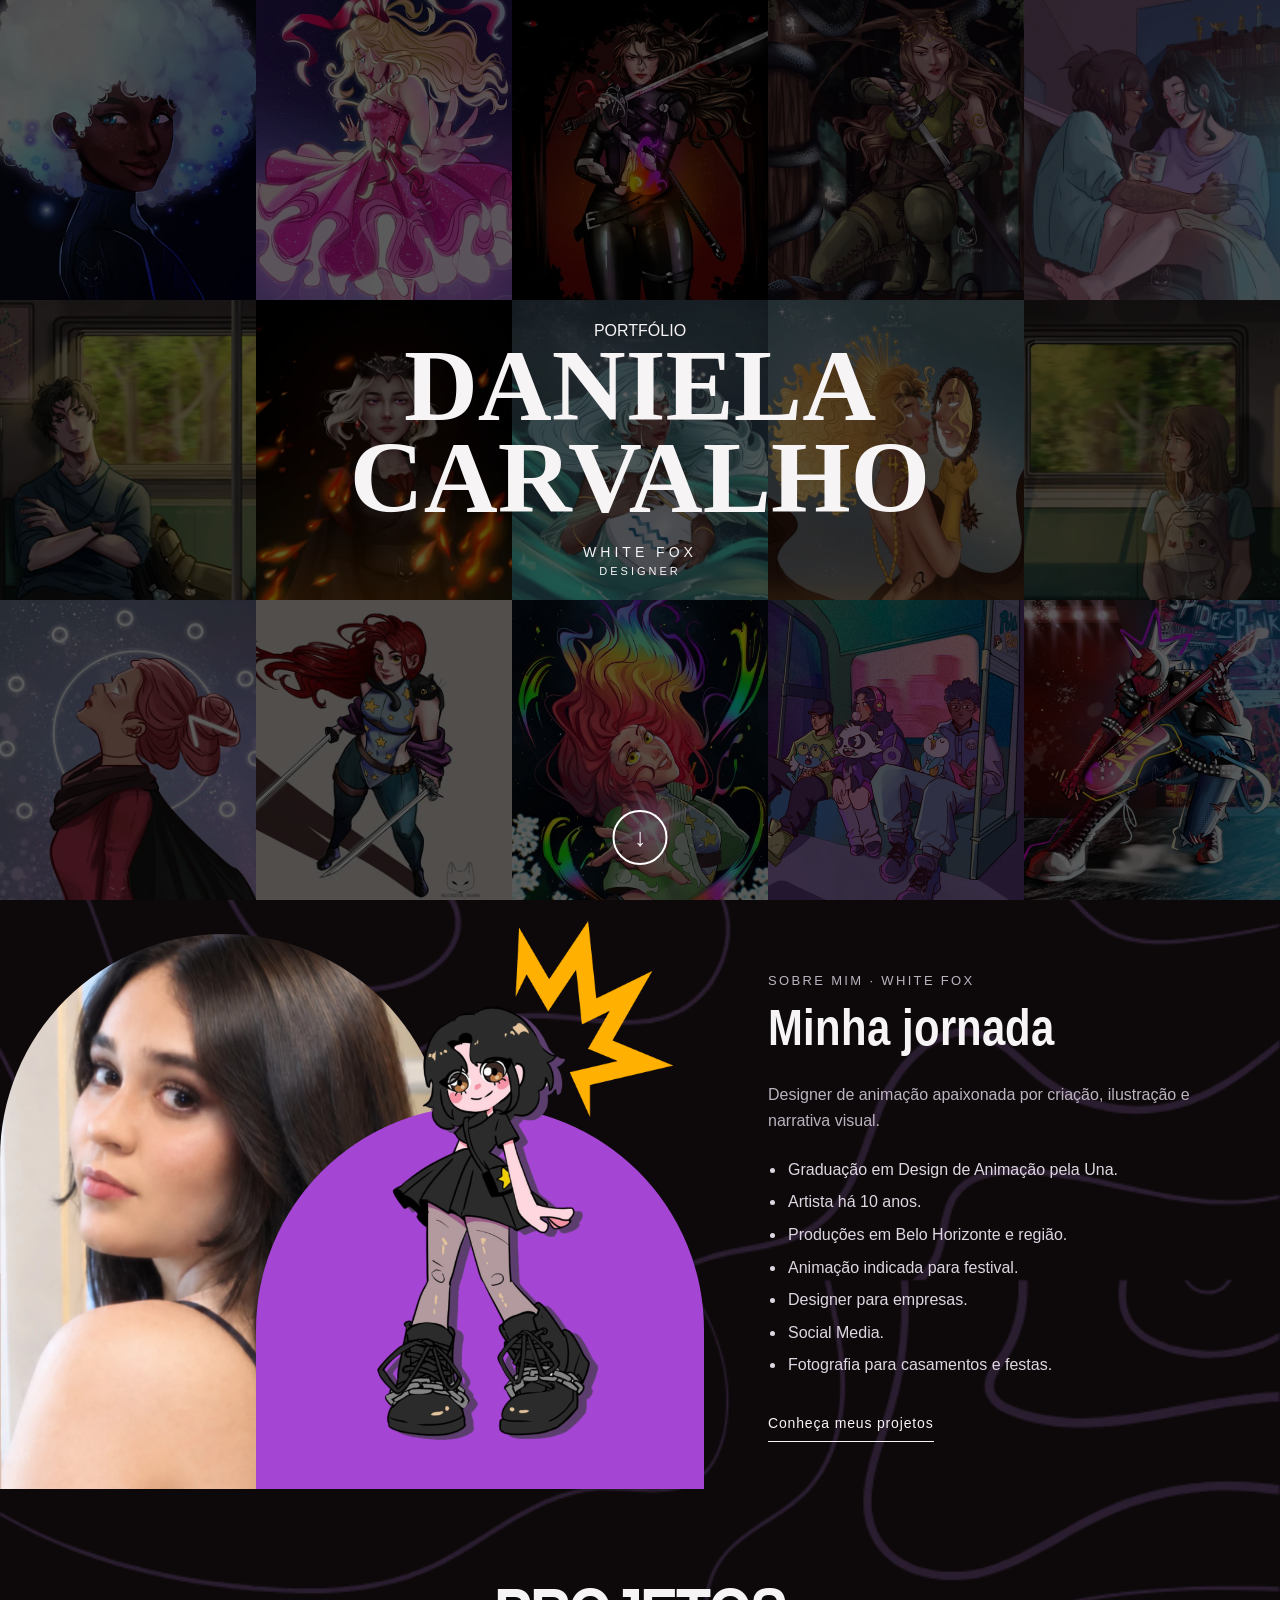
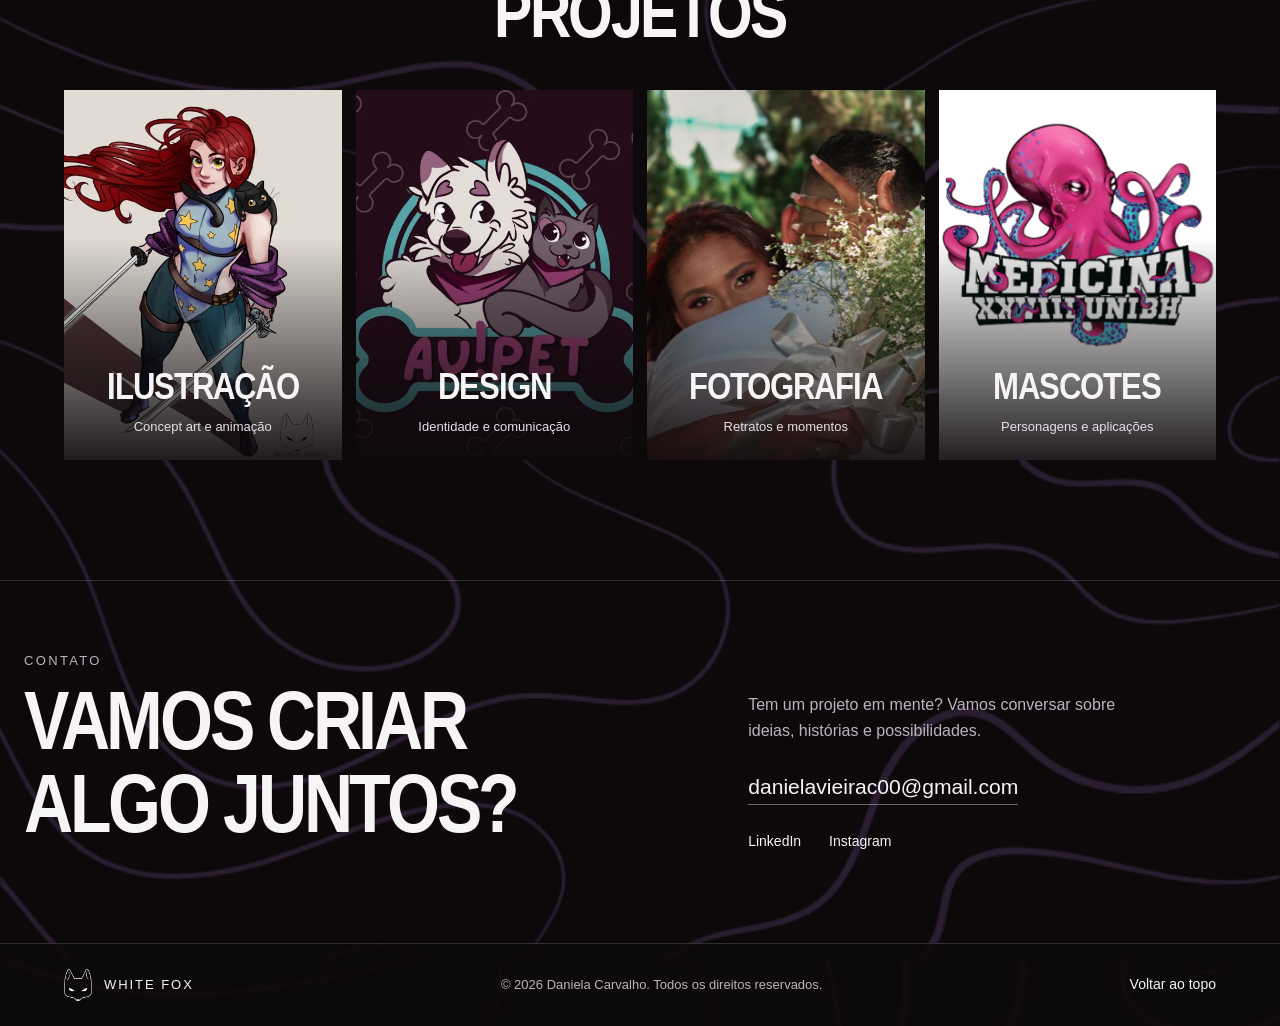
==== commit d1b03aeb: "Atualiza portfolio para versao final" ====
--- a/index.html
+++ b/index.html
@@ -330,22 +330,17 @@
                         />
                     </div>
                     <div class="sobre-image sobre-art" aria-hidden="true">
-                        <svg
-                            class="sobre-character"
-                            viewBox="442 93 294 570"
-                            width="294"
-                            height="570"
-                            preserveAspectRatio="xMidYMax meet"
-                            focusable="false"
-                        >
-                            <image
-                                href="assets/img/sobre-personagem.png"
-                                x="0"
-                                y="0"
-                                width="771"
-                                height="888"
+                        <img
+                            class="sobre-personagem"
+                            src="assets/img/daniDesenho.png"
+                            alt=""
                             />
-                        </svg>
+
+                        <img 
+                           class="sobre-detalhe"
+                           src="assets/img/daniEstrela.png"
+                           alt=""
+                           />
                     </div>
                     <div class="sobre-text">
                         <p class="eyebrow">Sobre mim · White Fox</p>
--- a/style.css
+++ b/style.css
@@ -1617,14 +1617,79 @@
     object-fit: cover;
 }
 
-/* Mesmo tamanho para vídeos, inclusive em galerias mistas */
-.video-grid.carousel-track > .carousel-slide,
-.carousel .carousel-slide.carousel-slide--video {
-    width: min(720px, 85vw);
-}
 
 .carousel .carousel-slide--video .video-thumb {
     width: 100%;
     height: auto;
     aspect-ratio: 16 / 9;
 }
+.sobre .sobre-art {
+    position: relative;
+    isolation: isolate;
+}
+
+/* Remove o raio antigo desenhado pelo CSS */
+.sobre .sobre-art::after {
+    content: none;
+}
+
+/* Exibe os PNGs com a transparência original */
+.sobre .sobre-art img {
+    position: absolute;
+    display: block;
+    inset: auto;
+    max-width: none;
+    object-fit: contain;
+    filter: none;
+    mask-image: none;
+    -webkit-mask-image: none;
+    clip-path: none;
+}
+
+/* Personagem sobre o arco roxo */
+.sobre .sobre-art .sobre-personagem {
+    bottom: 0;
+    left: 50%;
+    width: auto;
+    height: 84%;
+    max-width: 100%;
+    transform: translateX(-50%);
+    z-index: 2;
+}
+
+.sobre .sobre-art .sobre-detalhe {
+    top: 0;
+    right: 4.5%;
+    width: 50%;
+    height: auto;
+    transform: none;
+    z-index: 1;
+}
+.sobre .sobre-art .sobre-personagem {
+    transform: translate(-50%, 20%) scale(1.85);
+    transform-origin: center 75%;
+}
+.sobre .sobre-art .sobre-detalhe {
+    width: 50%;
+    transform: scale(1.7);
+    transform-origin: center;
+}
+/* Vídeos acompanham a altura padrão do carrossel */
+.carousel .carousel-slide:has(.video-card) {
+    width: calc(var(--carousel-height) * 16 / 9);
+}
+
+/* Mantém a capa na proporção correta */
+.carousel .carousel-slide .video-thumb {
+    width: 100%;
+    height: auto;
+    aspect-ratio: 16 / 9;
+    overflow: hidden;
+}
+
+.carousel .carousel-slide .video-thumb img {
+    display: block;
+    width: 100%;
+    height: 100%;
+    object-fit: cover;
+}
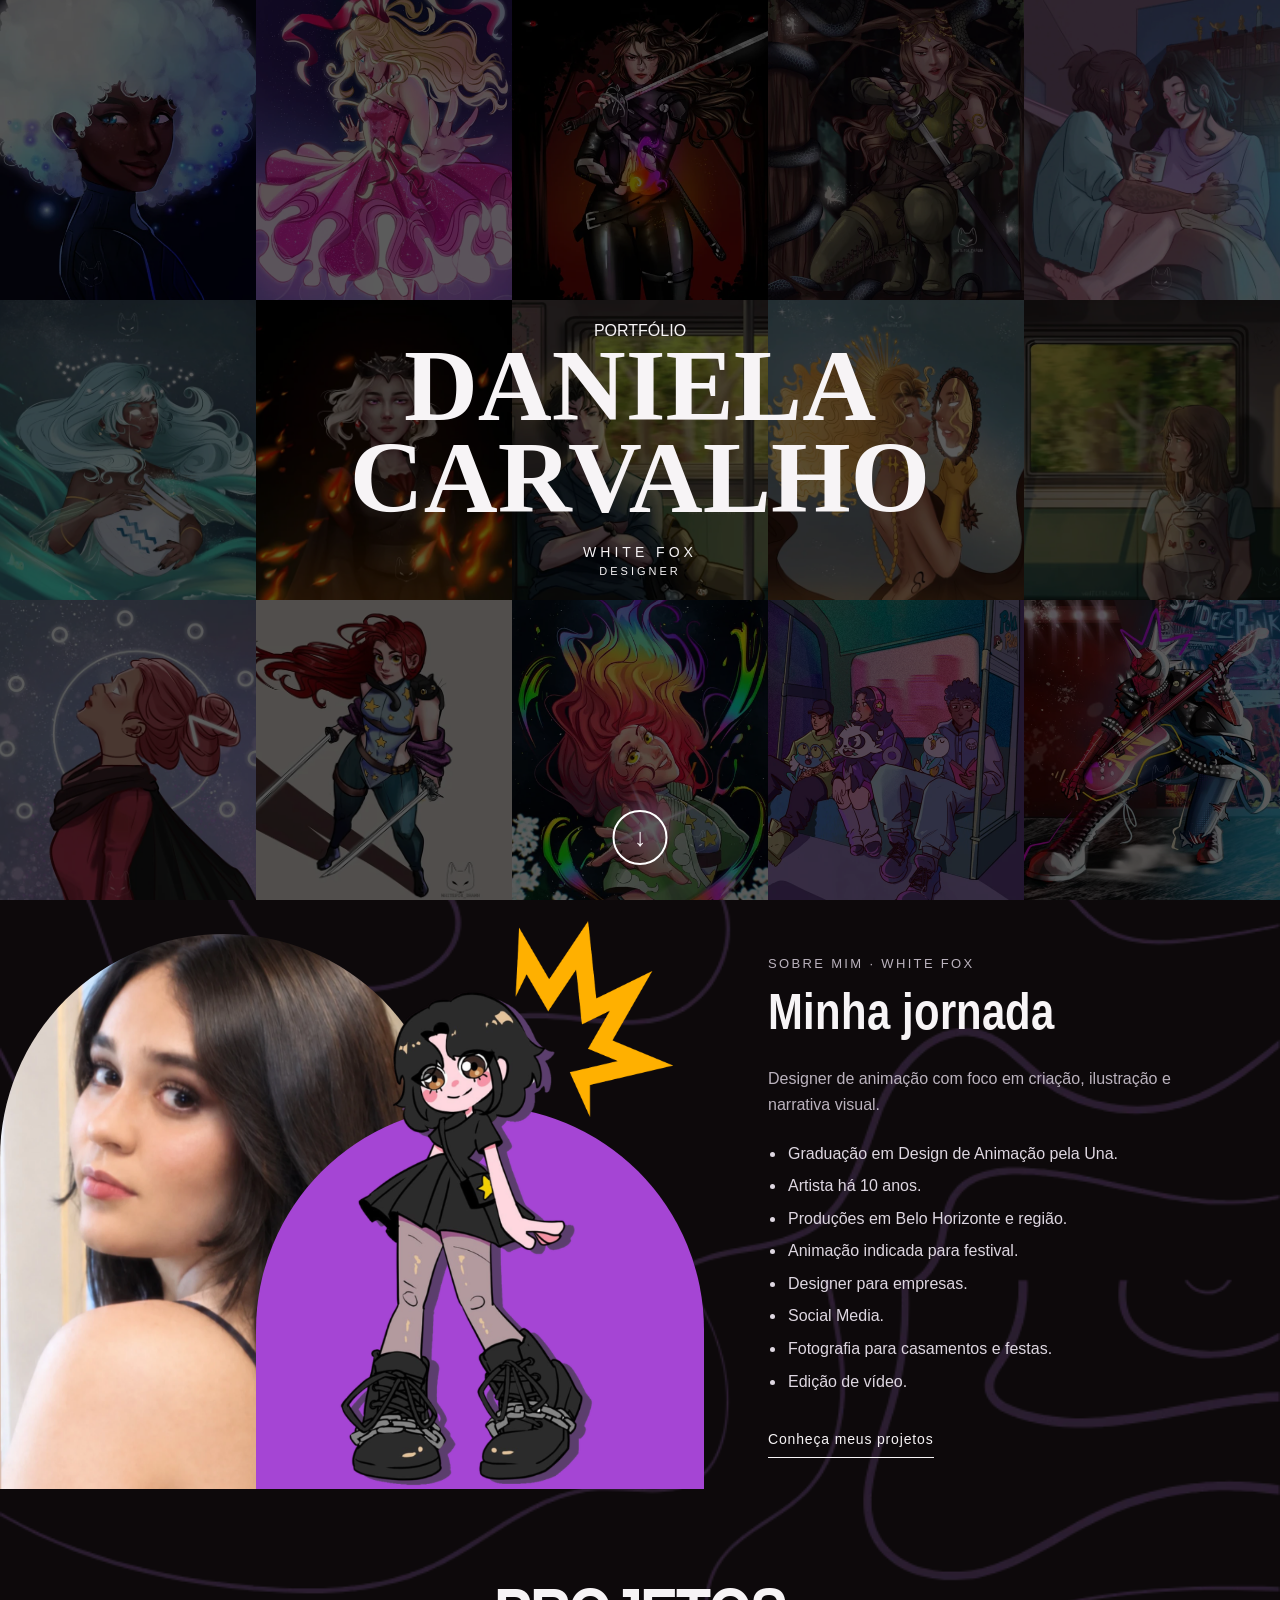
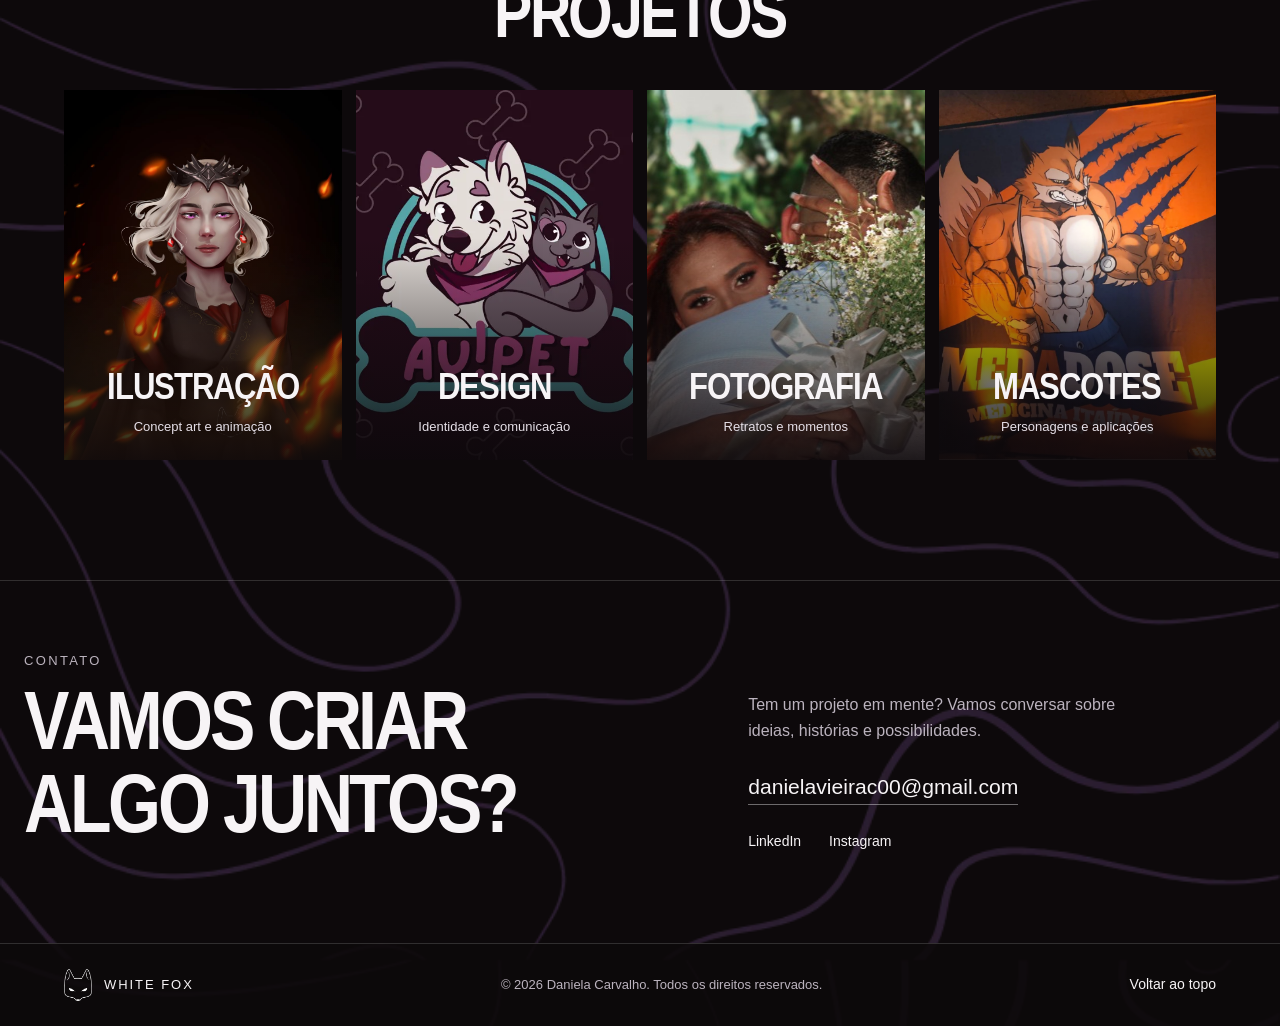
==== commit 23b5ed05: "Adiciona mais vídeos e atualiza portfolio" ====
--- a/index.html
+++ b/index.html
@@ -207,7 +207,7 @@
                     </div>
                     <div class="gallery-item">
                         <img
-                            src="assets/thumbs/obra-52.webp"
+                            src="assets/thumbs/obra-54.webp"
                             alt=""
                             width="1024"
                             height="1024"
@@ -227,7 +227,7 @@
                     </div>
                     <div class="gallery-item">
                         <img
-                            src="assets/thumbs/obra-54.webp"
+                            src="assets/thumbs/obra-52.webp"
                             alt=""
                             width="2048"
                             height="2048"
@@ -346,7 +346,7 @@
                         <p class="eyebrow">Sobre mim · White Fox</p>
                         <h2 id="about-heading">Minha jornada</h2>
                         <p>
-                            Designer de animação apaixonada por criação, ilustração e narrativa
+                            Designer de animação com foco em criação, ilustração e narrativa
                             visual.
                         </p>
                         <ul class="sobre-list">
@@ -357,6 +357,7 @@
                             <li>Designer para empresas.</li>
                             <li>Social Media.</li>
                             <li>Fotografia para casamentos e festas.</li>
+                            <li>Edição de vídeo.</li>
                         </ul>
                         <a class="text-link" href="#projetos">Conheça meus projetos</a>
                     </div>
@@ -371,7 +372,7 @@
                     <a class="project-card" href="pages/projeto1.html"
                         ><div class="project-image">
                             <img
-                                src="assets/thumbs/obra-19.webp"
+                                src="assets/img/hero-07.jpeg"
                                 alt="Ilustração"
                                 width="1080"
                                 height="1350"
@@ -416,7 +417,7 @@
                     ><a class="project-card" href="pages/projeto4.html"
                         ><div class="project-image">
                             <img
-                                src="assets/img/projeto2.PNG"
+                                src="assets/img/projeto2.webp"
                                 alt="Mascotes"
                                 width="917"
                                 height="1122"
--- a/style.css
+++ b/style.css
@@ -1665,10 +1665,7 @@
     transform: none;
     z-index: 1;
 }
-.sobre .sobre-art .sobre-personagem {
-    transform: translate(-50%, 20%) scale(1.85);
-    transform-origin: center 75%;
-}
+
 .sobre .sobre-art .sobre-detalhe {
     width: 50%;
     transform: scale(1.7);
@@ -1692,4 +1689,20 @@
     width: 100%;
     height: 100%;
     object-fit: cover;
+}
+.sobre .sobre-art .sobre-personagem {
+    position: absolute;
+    top: auto;
+    right: auto;
+    bottom: 0;
+    left: 45%;
+
+    width: auto;
+    height: 90%;
+    max-width: none;
+    max-height: none;
+
+    transform: translate(-50%, 5.2%);
+    transform-origin: center;
+    z-index: 1;
 }
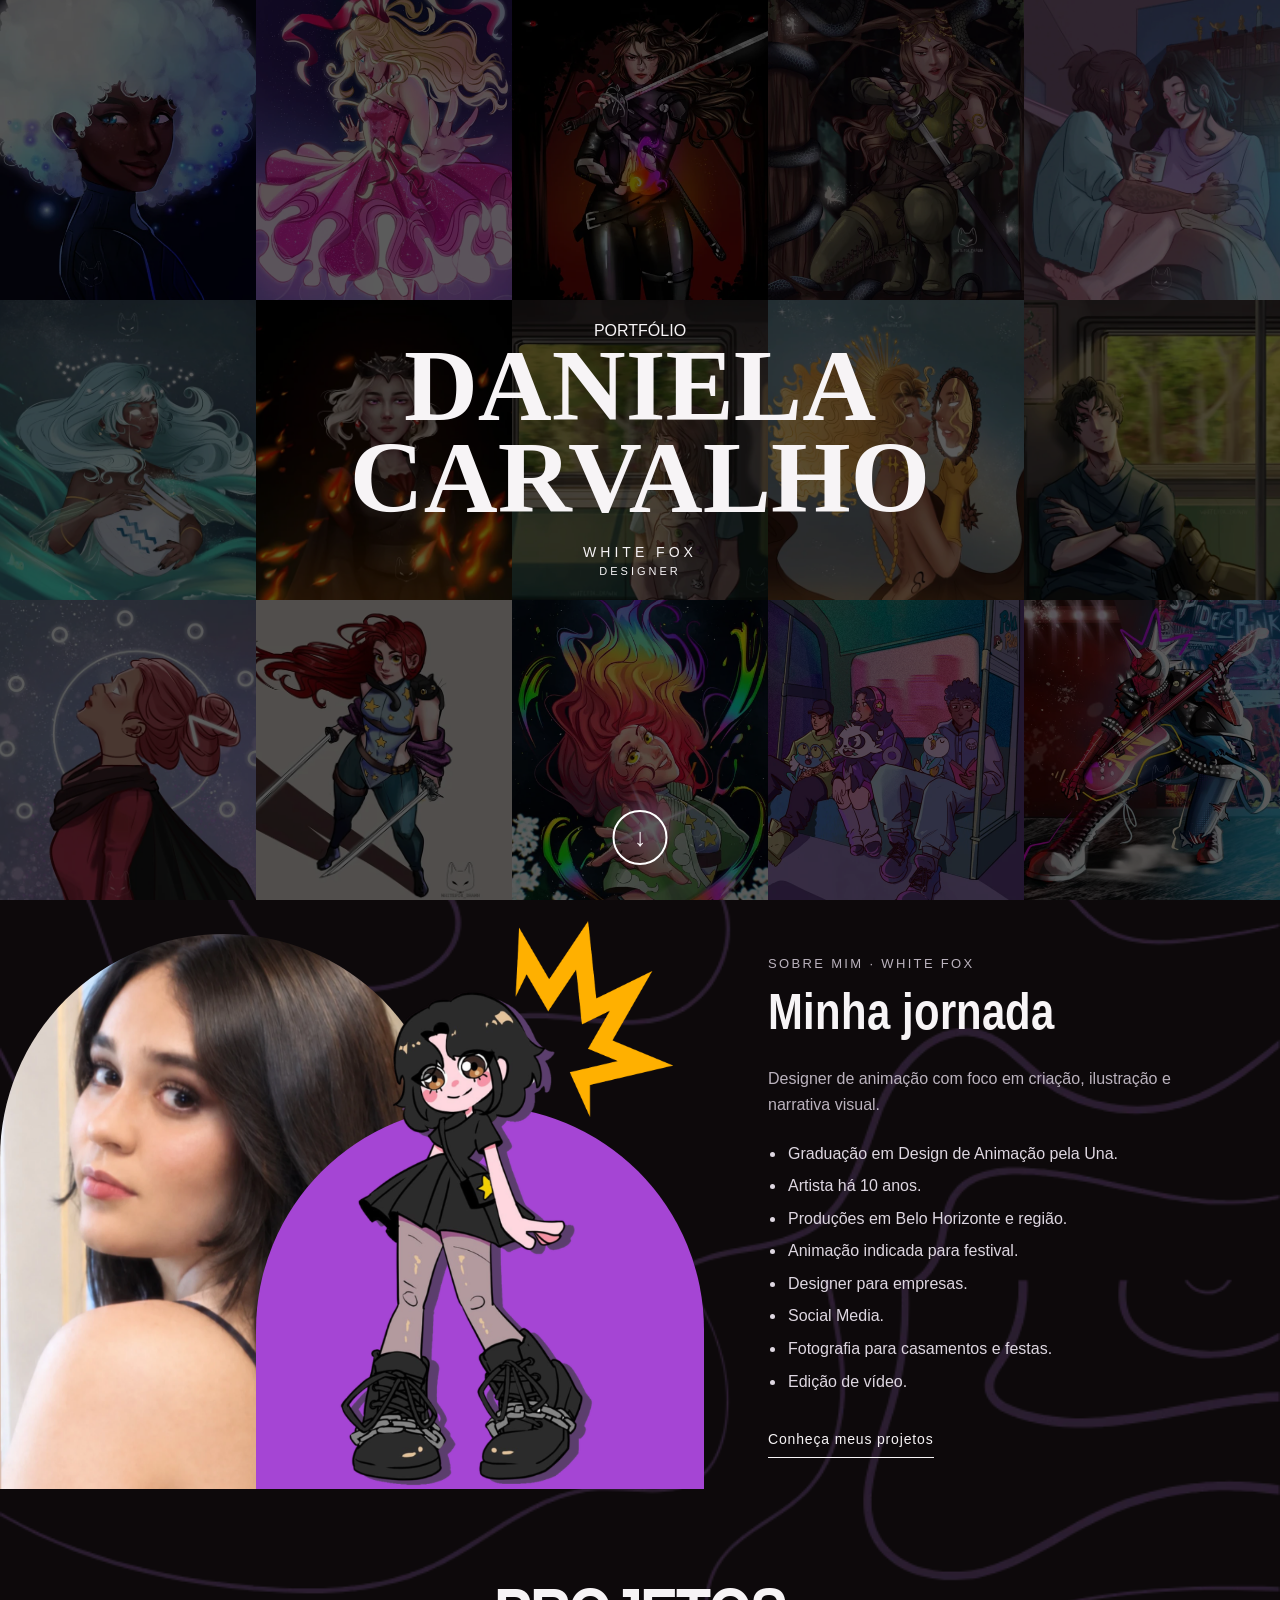
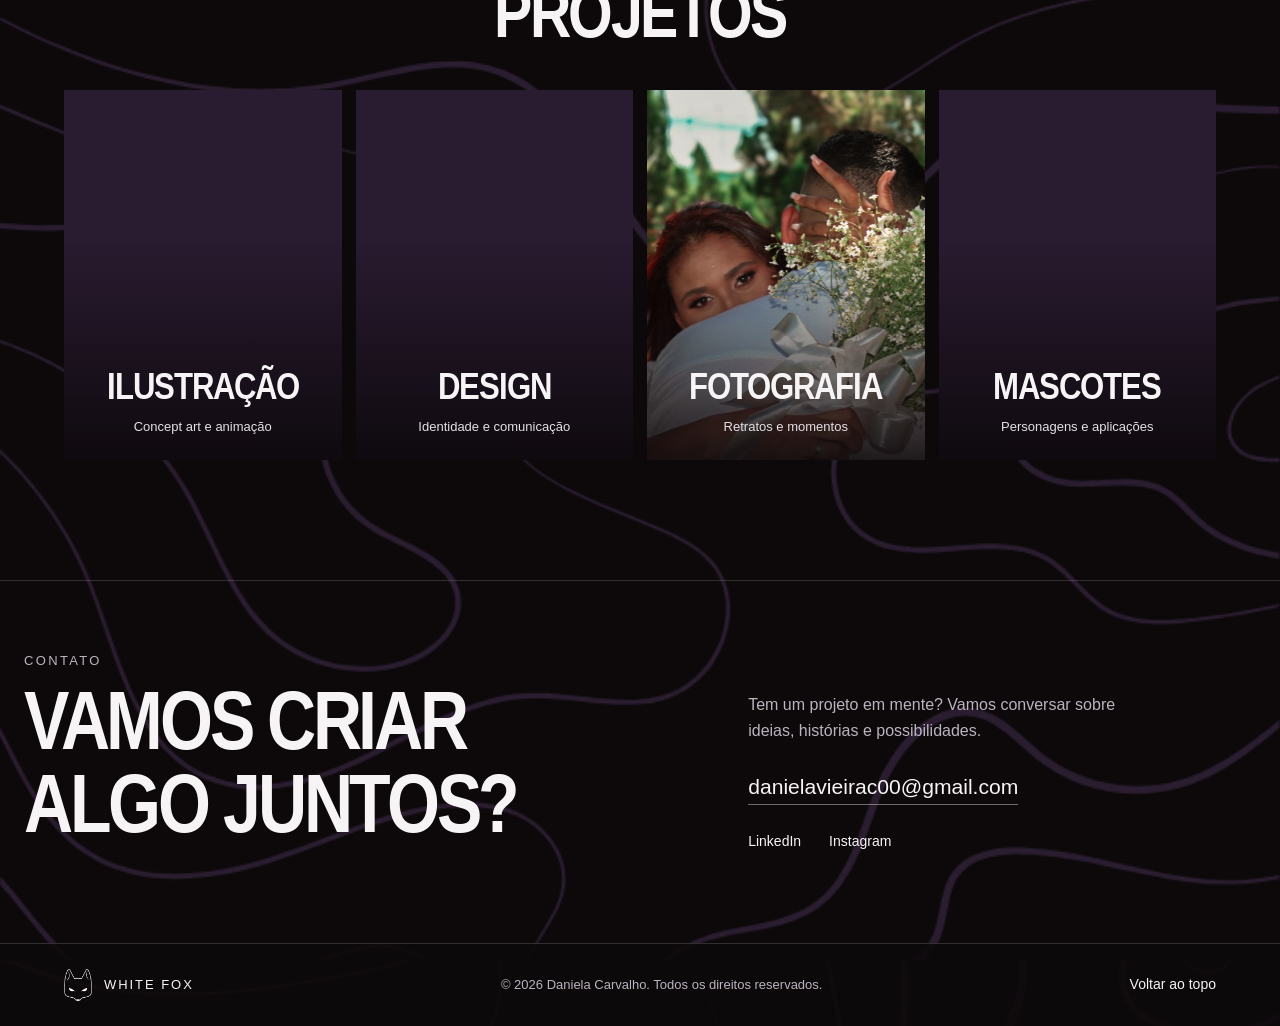
==== commit 1946b945: "Altera ordem das imagens na pagina inicial" ====
--- a/index.html
+++ b/index.html
@@ -227,7 +227,7 @@
                     </div>
                     <div class="gallery-item">
                         <img
-                            src="assets/thumbs/obra-52.webp"
+                            src="assets/thumbs/obra-53.webp"
                             alt=""
                             width="2048"
                             height="2048"
@@ -247,7 +247,7 @@
                     </div>
                     <div class="gallery-item">
                         <img
-                            src="assets/thumbs/obra-53.webp"
+                            src="assets/thumbs/obra-52.webp"
                             alt=""
                             width="1024"
                             height="1024"
